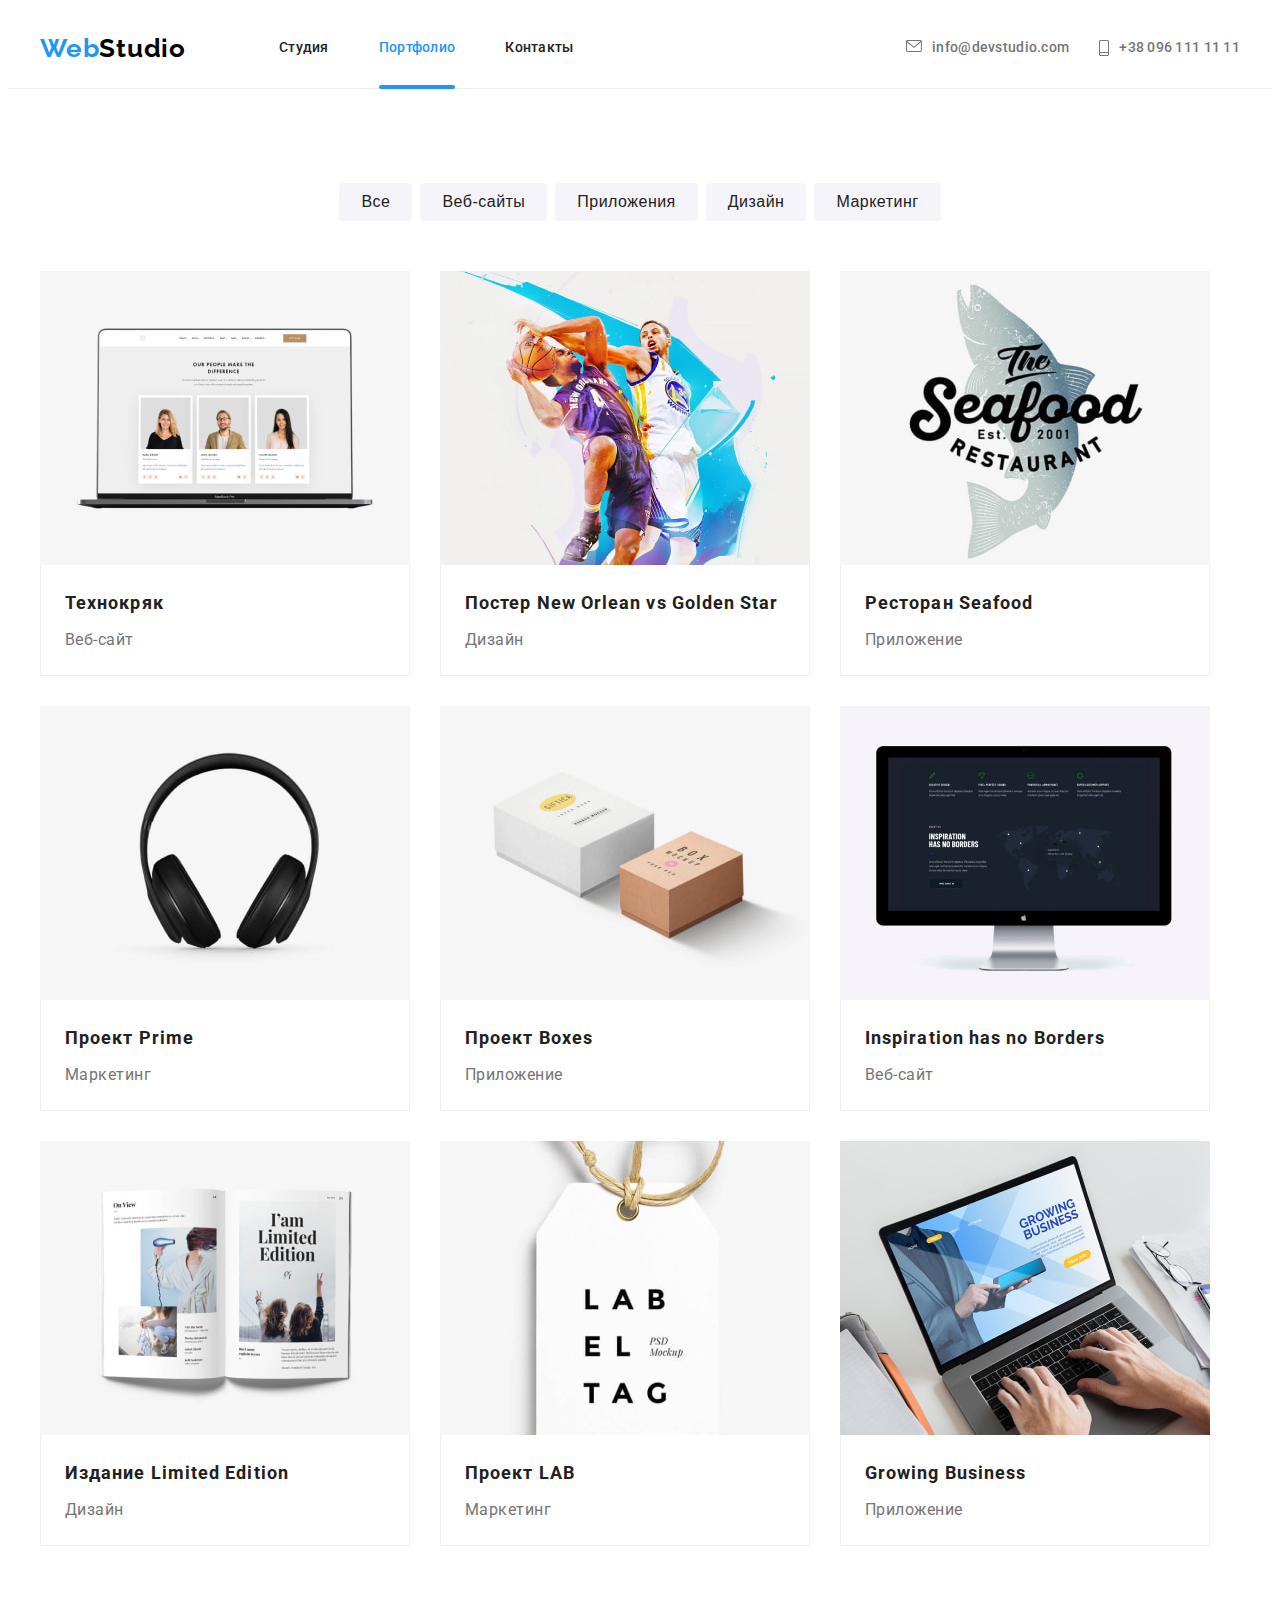
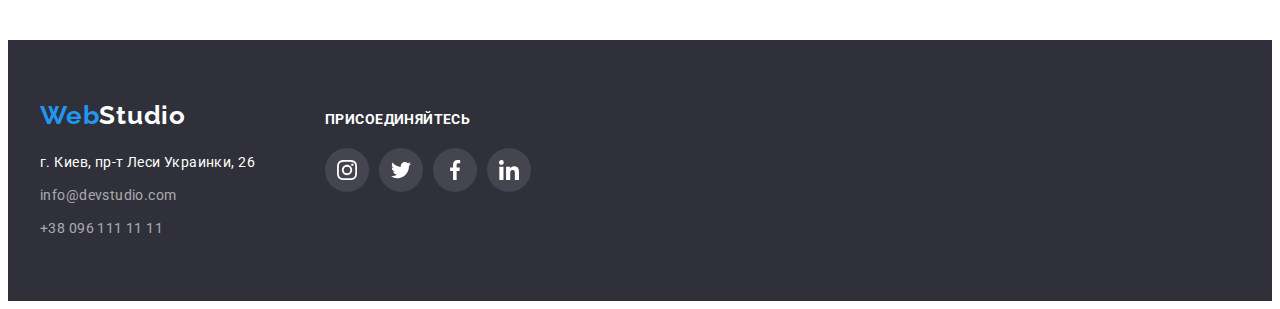
==== portfolio.html @ 358f28ac "Додає файли проекта" ====
<!DOCTYPE html>
<html lang="ru">

<head>
    <meta charset="UTF-8">
    <meta http-equiv="X-UA-Compatible" content="IE=edge">
    <meta name="viewport" content="width=device-width, initial-scale=1.0">
    <link rel="preconnect" href="https://fonts.googleapis.com">
    <link rel="preconnect" href="https://fonts.gstatic.com" crossorigin>
    <link href="https://fonts.googleapis.com/css2?family=Raleway:wght@700&family=Roboto:wght@400;500;700;900&display=swap" rel="stylesheet">

    <link rel="stylesheet" href="https://cdnjs.cloudflare.com/ajax/libs/modern-normalize/1.1.0/modern-normalize.min.css" integrity="sha512-wpPYUAdjBVSE4KJnH1VR1HeZfpl1ub8YT/NKx4PuQ5NmX2tKuGu6U/JRp5y+Y8XG2tV+wKQpNHVUX03MfMFn9Q==" crossorigin="anonymous" referrerpolicy="no-referrer" />
    <link rel="stylesheet" href="./css/styles.css">

    <title lang="en">Portfolio</title>
    
</head>

<body class="body">
    <header class="header">
        <div class="container header-container">
            <a class="link logo-header" href="./index.html" lang="en">Web<span class="logo-style-header">Studio</span></a>
            <nav class="nav">            
                <ul class="list nav-list">
                    <li class="item"><a class="link nav-link" href="./index.html">Студия</a></li>
                    <li class="item"><a class="link nav-link current" href="./portfolio.html">Портфолио</a></li>
                    <li class="item"><a class="link nav-link" href="">Контакты</a></li>
                </ul>                     
            </nav>
            <ul class="list header-list">
                <li class="header-item">
                    <a class="link header-link" href="mailto:info@devstudio.com">
                    <svg class="header-icon" width="16" height="12">
                        <use href="./images/sprite.svg#icon-mail"></use>
                    </svg> 
                    info@devstudio.com
                    </a>
                </li>
                <li class="header-item">
                    <a class="link header-link" href="tel:+380961111111">
                    <svg class="header-icon" width="10" height="16">
                        <use href="./images/sprite.svg#icon-phone"></use>
                    </svg> 
                    +38 096 111 11 11
                    </a>
                </li>
            </ul>
        </div>
    </header>
    
    <main>        
     <section class="portfolio-section">
        <div class="container">
                        <!-- скрыть Заголовок h1 "Портфолио"-->
            <h1 class="portfolio-title visually-hidden">Портфолио</h1>
            <ul class="list filter-list">
                <li class="filter-item">
                    <button class="filter-btn" type="button">Все</button>
                </li>
                <li class="filter-item">
                    <button class="filter-btn" type="button">Веб-сайты</button>
                </li>
                <li class="filter-item">
                    <button class="filter-btn" type="button">Приложения</button>
                </li>
                <li class="filter-item">
                    <button class="filter-btn" type="button">Дизайн</button>
                </li>
                <li class="filter-item">
                    <button class="filter-btn" type="button">Маркетинг</button>
                </li>
            </ul>
            <ul class="list portfolio-list">
                <li class="portfolio-item">
                    <a class="portfolio-link link" href="" target="_blank" rel="noopener noreferrer">
                        <div class="portfolio-link-box">
                            <p class="portfolio-text-box">Ресурс предлагает комплексные предложения с разным уровнем функционала и сервисов. Все это позволит посетителю получить исчерпывающие сведения о компании или частном лице.</p>
                            <img class="portfolio-item-img" src="./images/portfolio/project1.jpg" alt="Веб-сайт Технокряк" width="370" height="294">
                        </div>
                    
                        <div class="border-item">
                            <h2 class="portfolio-subtitle link">Технокряк</h2>
                            <p class="portfolio-text">Веб-сайт</p>
                        </div>
                    </a>

                </li>
                <li class="portfolio-item">
                    <a class="portfolio-link link" href="" target="_blank" rel="noopener noreferrer">
                        <div class="portfolio-link-box">
                            <p class="portfolio-text-box">Ресурс предлагает комплексные предложения с разным уровнем функционала и сервисов. Все это позволит посетителю получить исчерпывающие сведения о компании или частном лице.</p>
                            <img class="portfolio-item-img" src="./images/portfolio/project2.jpg" alt="Дизайн постера New Orlean vs Golden Star" width="370" height="294">        
                        </div>
                    
                    <div class="border-item">
                        <h2 class="portfolio-subtitle link">Постер New Orlean vs Golden Star</h2>
                        <p class="portfolio-text">Дизайн</p>
                    </div>
                    </a>
                </li>
                <li class="portfolio-item">
                    <a class="portfolio-link link" href="" target="_blank" rel="noopener noreferrer">
                        <div class="portfolio-link-box">
                            <p class="portfolio-text-box">Ресурс предлагает комплексные предложения с разным уровнем функционала и сервисов. Все это позволит посетителю получить исчерпывающие сведения о компании или частном лице.</p>
                            <img class="portfolio-item-img" src="./images/portfolio/project3.jpg" alt="Приложение для ресторана Seafood" width="370" height="294">        
                        </div>
                    
                    <div class="border-item">
                        <h2 class="portfolio-subtitle link">Ресторан Seafood</h2>
                        <p class="portfolio-text">Приложение</p>
                    </div>
                    </a>
                </li>
                <li class="portfolio-item">
                    <a class="portfolio-link link" href="" target="_blank" rel="noopener noreferrer">
                        <div class="portfolio-link-box">
                            <p class="portfolio-text-box">Ресурс предлагает комплексные предложения с разным уровнем функционала и сервисов. Все это позволит посетителю получить исчерпывающие сведения о компании или частном лице.</p>
                            <img class="portfolio-item-img" src="./images/portfolio/project4.jpg" alt="Маркетинговые услуги" width="370" height="294">        
                        </div>
                    
                    <div class="border-item">
                        <h2 class="portfolio-subtitle link">Проект Prime</h2>
                        <p class="portfolio-text">Маркетинг</p>
                    </div>
                    </a>
                </li>
                <li class="portfolio-item">
                    <a class="portfolio-link link" href="" target="_blank" rel="noopener noreferrer">
                        <div class="portfolio-link-box">
                            <p class="portfolio-text-box">Ресурс предлагает комплексные предложения с разным уровнем функционала и сервисов. Все это позволит посетителю получить исчерпывающие сведения о компании или частном лице.</p>
                            <img class="portfolio-item-img" src="./images/portfolio/project5.jpg" alt="Приложение для проекта Boxes" width="370" height="294">        
                        </div>
                    
                    <div class="border-item">
                        <h2 class="portfolio-subtitle link">Проект Boxes</h2>
                        <p class="portfolio-text">Приложение</p>
                    </div>
                    </a>
                </li>
                <li class="portfolio-item">
                    <a class="portfolio-link link" href="" target="_blank" rel="noopener noreferrer">
                        <div class="portfolio-link-box">
                            <p class="portfolio-text-box">Ресурс предлагает комплексные предложения с разным уровнем функционала и сервисов. Все это позволит посетителю получить исчерпывающие сведения о компании или частном лице.</p>
                            <img class="portfolio-item-img" src="./images/portfolio/project6.jpg" alt="Веб-сайт Inspiration has no Borders" width="370" height="294">        
                        </div>
                    
                    <div class="border-item">
                        <h2 class="portfolio-subtitle link">Inspiration has no Borders</h2>
                        <p class="portfolio-text">Веб-сайт</p>
                    </div>
                    </a>
                </li>
                <li class="portfolio-item">
                    <a class="portfolio-link link" href="" target="_blank" rel="noopener noreferrer">
                        <div class="portfolio-link-box">
                            <p class="portfolio-text-box">Ресурс предлагает комплексные предложения с разным уровнем функционала и сервисов. Все это позволит посетителю получить исчерпывающие сведения о компании или частном лице.</p>
                            <img class="portfolio-item-img" src="./images/portfolio/project7.jpg" alt="Дизайн издания Limited Edition" width="370" height="294">        
                        </div>
                    
                    <div class="border-item">
                        <h2 class="portfolio-subtitle link">Издание Limited Edition</h2>
                        <p class="portfolio-text">Дизайн</p>
                    </div>
                    </a>
                </li>
                <li class="portfolio-item">
                    <a class="portfolio-link link" href="" target="_blank" rel="noopener noreferrer">
                        <div class="portfolio-link-box">
                            <p class="portfolio-text-box">Ресурс предлагает комплексные предложения с разным уровнем функционала и сервисов. Все это позволит посетителю получить исчерпывающие сведения о компании или частном лице.</p>
                            <img class="portfolio-item-img" src="./images/portfolio/project8.jpg" alt="Маркетинговые услуги для проекта LAB" width="370" height="294">        
                        </div>
                    
                    <div class="border-item">
                        <h2 class="portfolio-subtitle">Проект LAB</h2>
                        <p class="portfolio-text">Маркетинг</p>
                    </div>
                    </a>
                </li>
                <li class="portfolio-item">
                    <a class="portfolio-link link" href="" target="_blank" rel="noopener noreferrer">
                        <div class="portfolio-link-box">
                            <p class="portfolio-text-box">Ресурс предлагает комплексные предложения с разным уровнем функционала и сервисов. Все это позволит посетителю получить исчерпывающие сведения о компании или частном лице.</p>
                            <img class="portfolio-item-img" src="./images/portfolio/project9.jpg" alt="Приложение для Growing Business" width="370" height="294">        
                        </div>
                    
                    <div class="border-item">
                        <h2 class="portfolio-subtitle">Growing Business</h2>
                        <p class="portfolio-text">Приложение</p>
                    </div>
                    </a>
                </li>            
            </ul>
        </div>
     </section>     
    </main>
    
    <footer class="footer">
        <div class="container">
            
            <div class="footer-container">
                <div class="footer-address-block">
                    <a class="link logo-footer" href="./index.html" lang="en">Web<span class="logo-style-footer">Studio</span></a>
                    <address class="footer-address">
                        <ul class="list footer-list">
                            <li class="footer-item">
                                <a class="link footer-address-map" href="https://goo.gl/maps/XeqfAgBL67WMoKfA7" target="_blank" rel="noopener nofollow">г. Киев, пр-т Леси Украинки, 26</a>
                            </li>
                            <li class="footer-item">
                                <a class="link footer-email" href="mailto:info@devstudio.com">info@devstudio.com</a>
                            </li>
                            <li class="footer-item">
                                <a class="link footer-phone" href="tel:+380961111111">+38 096 111 11 11</a>
                            </li>
                        </ul>
                    </address>
                </div>
                
                <div class="footer-socials">
                    <p class="socials-text">присоединяйтесь</p>
                    <ul class="footer-socials-list list">
                        <li class="footer-socials-item">
                            <a class="footer-socials-link link" href="" target="_blank" rel="noopener noreferrer" aria-label="иконка instagram">
                            <svg class="footer-socials-icon" width="20" height="20">
                                <use href="./images/sprite.svg#icon-instagram"></use>
                            </svg>
                            </a>
                        </li>
                        <li class="footer-socials-item">
                            <a class="footer-socials-link link" href="" target="_blank" rel="noopener noreferrer" aria-label="иконка twitter">
                            <svg class="footer-socials-icon" width="20" height="20">
                                <use href="./images/sprite.svg#icon-twitter"></use>
                            </svg>
                            </a>
                        </li>
                        <li class="footer-socials-item">
                            <a class="footer-socials-link link" href="" target="_blank" rel="noopener noreferrer" aria-label="иконка facebook">
                            <svg class="footer-socials-icon" width="20" height="20">
                                <use href="./images/sprite.svg#icon-facebook"></use>
                            </svg>
                            </a>
                        </li>
                        <li class="footer-socials-item">
                            <a class="footer-socials-link link" href="" target="_blank" rel="noopener noreferrer" aria-label="иконка linkedin">
                            <svg class="footer-socials-icon" width="20" height="20">
                                <use href="./images/sprite.svg#icon-linkedin"></use>
                            </svg>
                            </a>
                        </li>
                    </ul>
                </div> 
            </div>     
        </div>
    </footer> 
</body>

</html>
---- css/styles.css ----
:root {
    --main-font: 'Roboto', sans-serif;
    --secondary-font: 'Raleway', sans-serif;

    /* text-colors */
    --main-color: #212121;
    --secondary-color: #757575;
    --accent-color: #2196F3;
    --secondary-accent-color: #188CE8;
    --white-text-color: #FFFFFF;
    --black-text-color: #000000;

    /* background-colors */
    --main-bg-color: #FFFFFF;
    --secondary-bg-color: #F5F4FA;
    --dark-bg-color: #2F303A;
    --accent-bg-color: #2196F3; 

    /* border colors */
    --main-border-color: #ECECEC;
    --second-border-color: #AFB1B8;
    --accent-border-color: #2196F3;

    /* icon-colors */
    --main-icon-color: #AFB1B8;
    --second-icon-color: #FFFFFF;
    --accent-icon-color: #2196F3;

    /* animatios */
    --timing-function: cubic-bezier(0.4, 0, 0.2, 1);
    
    
   }   

.body {
    font-family: var(--main-font);
    font-weight: 400;
    font-size: 14px;
    letter-spacing: 0.03em;
    color: var(--secondary-color);
    background-color: var(--main-bg-color);
}

h1,h2,h3,h4,h5,h6,p {
    margin: 0;
}

.container {
    /* outline: 1px solid red; */
    width: 1200px;

    padding-left: 15px;
    padding-right: 15px;

    margin-left: auto;
    margin-right: auto;
}

.link {
    text-decoration: none;
}

.list {
    list-style: none;
    margin: 0;
    padding: 0;
}

.section {
    padding-top: 94px;
    padding-bottom: 94px;
}

/* 
==========================
header-section
==========================
*/

.header {
    border-bottom: 1px solid var(--main-border-color);
}

.header-container {
    display: flex;
    align-items: center;
}

.logo-header {
    font-family: var(--secondary-font);
    font-weight: 700;
    font-size: 26px;
    line-height: 1.19;
    letter-spacing: 0.03em;
    color: var(--accent-color);
    margin-right: 93px;
}

.logo-style-header {
    font-family: var(--secondary-font);
    font-weight: 700;
    font-size: 26px;
    line-height: 1.19;
    letter-spacing: 0.03em;
    color: var(--black-text-color);
}

.nav-list {
    display: flex;
}

.item {
    position: relative;
    font-weight: 500;
    font-size: 14px;
    line-height: 1.14;
    letter-spacing: 0.02em;
    color: var(--main-color);
    margin-right: 50px;   
}

.item:last-child {
    margin-right: 0;
}

.nav-link {
    position: relative;
    font-weight: 500;
    font-size: 14px;
    line-height: 1.14;
    letter-spacing: 0.02em;
    color: currentColor;
    padding-top: 32px;
    padding-bottom: 32px;
    display: block;

    transition: color 250ms var(--timing-function)
}

.header-list {
    font-weight: 500;
    font-size: 14px;
    line-height: 1.14;
    letter-spacing: 0.02em;
    color: var(--secondary-color);
    margin-left: auto;
    display: flex;
    
}

.header-item {
    color: var(--secondary-color);

}

.header-item:not(:last-child) {
    margin-right: 30px;
}

.header-link {
    display: flex;
    padding-top: 32px;
    padding-bottom: 32px;
    color: currentColor;

    transition: color 250ms var(--timing-function);
}

.header-icon {
    margin-right: 10px;
    fill: currentColor;
}


.nav-list .nav-link:hover,
.nav-list .nav-link:focus {
    color: var(--accent-color);
}

.nav-list .nav-link:active {
    color: var(--accent-color);
}

.nav-list .nav-link.current {
    color: var(--accent-color);
}

.nav-link.current::after {
    position: absolute;
    bottom: -1px;
    left: 0;
    
    content: "";
    display: block;
    width: 100%;
    height: 4px;

    background-color: var(--accent-bg-color);
    border-radius: 2px;
}


.header-item:hover,
.header-item:focus {
    color: var(--accent-color); 
}

.header-item:active {
    color: var(--accent-color);
}


/* 
==========================
hero-section
==========================
*/

.hero-section {
    background-color: var(--dark-bg-color);
    padding-top: 200px;
    padding-bottom: 200px;
    height: 600px;
    max-width: 1600px;
    margin-left: auto;
    margin-right: auto;
    background-image: linear-gradient(
        to right, 
        rgba(47, 48, 58, 0.4),
        rgba(47, 48, 58, 0.4)
    ), url("../images/hero/background-image-hero.jpg");
    background-position: center;
    background-repeat: no-repeat;
    background-size: cover;
}

.hero-slogan {
    font-weight: 900;
    font-size: 44px;
    line-height: 1.36;
    text-align: center;
    letter-spacing: 0.06em;
    text-transform: uppercase;
    color: var(--white-text-color);
    margin-bottom: 30px;
}

.btn {
    cursor: pointer;
    font-family: inherit;
    color: var(--white-text-color);
    background-color: var(--accent-color);
    box-shadow: 0px 4px 4px rgba(0, 0, 0, 0.15);
    border-radius: 4px;
    font-weight: 700;
    font-size: 16px;
    line-height: 1.88;
    min-width: 200px;
    min-height: 50px;
    display: block;
    align-items: center;
    text-align: center;
    letter-spacing: 0.06em;
    padding: 10px 32px;
    margin-left: auto;
    margin-right: auto;
    border: none;

    transition: background-color 250ms var(--timing-function);
}

.btn:hover {
    background-color: var(--secondary-accent-color);
    box-shadow: 0px 4px 4px rgba(0, 0, 0, 0.15);
    border-radius: 4px;    
}

/* 
==========================
features-section
==========================
*/

.visually-hidden {
    position: absolute;
    width: 1px;
    height: 1px;
    margin: -1px;
    border: 0;
    padding: 0;
    white-space: nowrap;
    clip-path: inset(100%);
    clip: rect(0 0 0 0);
    overflow: hidden;
}

  .features-section {
      padding-bottom: 0;
}

.features-list {
    display: flex;
}

.features-item {
    width: 270px;
    margin-right: 30px;
}

.features-item:last-child {
    margin-right: 0;
}
  
.features-subtitle {
    font-weight: 700;
    font-size: 14px;
    line-height: 1.14;
    letter-spacing: 0.03em;
    text-transform: uppercase;
    color: var(--main-color);
    margin-bottom: 10px;
}

.features-text {
    line-height: 1.71;
    letter-spacing: 0.03em;
    color: var(--secondary-color)
}

/* 
==========================
activities-section
==========================
*/


.activities-title {
    font-weight: 700;
    font-size: 36px;
    line-height: 1.17;
    text-align: center;
    letter-spacing: 0.03em;
    color: var(--main-color);
    margin-bottom: 50px;
}

.activities-list {
    display: flex;
}

.activities-item {
    position: relative;
    margin-right: 30px;
}

.activities-item:last-child {
    margin-right: 0;
}

img {
    display: block;
}


.activities-item-box {
    position: relative;
}

.activities-text {
    position: absolute;
    display: flex;
    font-weight: 700;
    line-height: 1.14;
    letter-spacing: 0.03em;

    left: 0;
    bottom: 0;
    width: 100%;
    height: 70px;
    text-transform: uppercase;
    justify-content: center;
    align-items: center;

    color: rgba(255, 255, 255, 1);
    background-color: rgba(47, 48, 58, 0.8);
}

/* 
==========================
team-section
==========================
*/

.team-section {
    background-color: var(--secondary-bg-color);
}

.team-title {
    font-weight: 700;
    font-size: 36px;
    line-height: 1.17;
    text-align: center;
    letter-spacing: 0.03em;
    color: var(--main-color);
    margin-bottom: 50px;
}

.team-list {
    display: flex;
}

.team-item {
    background-color: var(--main-bg-color);
    box-shadow: 0px 1px 3px rgba(0, 0, 0, 0.12), 0px 1px 1px rgba(0, 0, 0, 0.14), 0px 2px 1px rgba(0, 0, 0, 0.2);
    border-radius: 0px 0px 4px 4px;
    margin-right: 30px;
}

.team-item:last-child {
    margin-right: 0;
}

.team-item-text {
    padding-top: 30px;
    padding-bottom: 30px;
}

.team-subtitle {
    font-weight: 500;
    font-size: 16px;
    line-height: 1.19;
    text-align: center;
    letter-spacing: 0.03em;
    color: var(--main-color);
    margin-bottom: 10px;
}

.team-text {
    font-size: 16px;
    line-height: 1.19;
    text-align: center;
    letter-spacing: 0.03em;
    color: var(--secondary-color);
    margin-bottom: 16px;
}

/* 
==========================
clients-section
==========================
*/
.clients-title {
    font-weight: 700;
    font-size: 36px;
    line-height: 1.17;
    text-align: center;
    letter-spacing: 0.03em;
    color: var(--main-color);
    margin-bottom: 50px;
}

.clients-list {
    display: flex;
    justify-content: center;
    align-items: center;
}

.clients-item:not(:last-child) {
    margin-right: 30px;
}

.clients-link {
    display: flex;
    align-items: center;
    justify-content: center;
    width: 170px;
    height: 92px;
    border: 1px solid var(--second-border-color);
    border-radius: 4px;
    fill: var(--main-icon-color);
    
    transition: fill 250ms var(--timing-function), border 250ms var(--timing-function);
    
}

.clients-link:hover,
.clients-link:focus {
    border: 1px solid var(--accent-border-color);
    fill: var(--accent-icon-color);
}

/* features-icon */
.features-icon-section {
    display: flex;
    justify-content: center;
    align-items: center;
    border-radius: 4px;
    background-color: var(--secondary-bg-color);
    margin-bottom: 30px;
    padding: 25px 100px;
}

.features-icon {
    display: flex;
    justify-content: center;
    align-items: center;
}

/* socials-icon */

.socials-list {
    display: flex;
    justify-content: center;
    align-items: center;
}

.socials-item:not(:last-child) {
    margin-right: 10px;
}

.socials-link {
    display: flex;
    align-items: center;
    justify-content: center;
    width: 44px;
    height: 44px;
    border-radius: 50%;
    background-color: var(--main-bg-color);

    transition: background 250ms var(--timing-function);  
}

.socials-icon {
    fill: var(--main-icon-color);
    
    transition-duration: 250ms;
    transition-timing-function: var(--timing-function);
}



.socials-link:hover,
.socials-link:focus {
    background-color: var(--accent-bg-color);
}

.socials-link:hover .socials-icon,
.socials-link:focus .socials-icon {
    fill: var(--white-text-color);
}

.footer-container {
    display: flex;
    align-items: baseline;
}

.footer-socials-list {
    display: flex;
    justify-content: center;
    align-items: center;
}

.footer-socials-item:not(:last-child) {
    margin-right: 10px;
}

.footer-socials-link {
    display: flex;
    align-items: center;
    justify-content: center;
    width: 44px;
    height: 44px;
    border-radius: 50%;
    background-color: rgb(255, 255, 255, 0.1);

    transition: background 250ms var(--timing-function);
}

.footer-socials-icon {  
    fill: var(--second-icon-color); 
}

.footer-socials-link:hover,
.footer-socials-link:focus {
    background-color: var(--accent-icon-color);
}



/* 
==========================
footer
==========================
*/

.footer {
    display: flex;
    background-color: var(--dark-bg-color);
    padding-top: 60px;
    padding-bottom: 60px;
}

.logo-footer {
    font-family: var(--secondary-font);
    font-weight: 700;
    font-size: 26px;
    line-height: 1.19;
    letter-spacing: 0.03em;
    color: var(--accent-color);
    margin-bottom: 20px;
    display: block;
}

.logo-style-footer {
    font-family: var(--secondary-font);
    font-weight: 700;
    font-size: 26px;
    line-height: 1.19;
    letter-spacing: 0.03em;
    color: var(--white-text-color);
}

.footer-item {
    margin-bottom: 9px;
}

.footer-item:last-child {
    margin-bottom: 0;
}

.footer-address-block {
    margin-right: 70px;
}

.footer-address-map {
    font-style: normal;
    line-height: 1.71;
    letter-spacing: 0.03em;
    color: var(--white-text-color);
    margin-bottom: 9px;

    transition: color 250ms var(--timing-function);
}

.footer-email {
    font-style: normal;
    line-height: 1.71;
    letter-spacing: 0.03em;
    color: rgba(255, 255, 255, 0.6);
    margin-bottom: 9px;
    margin-right: auto;

    transition: color 250ms var(--timing-function);
}

.footer-phone {
    font-style: normal;
    line-height: 1.71;
    letter-spacing: 0.03em;
    color: rgba(255, 255, 255, 0.6);
    margin-right: auto;

    transition: color 250ms var(--timing-function);
}

.footer-list .footer-address-map:hover,
.footer-list .footer-address-map:focus {
    color: var(--accent-color);
}

.footer-list .footer-email:hover,
.footer-list .footer-email:focus {
    color: var(--accent-color);
}

.footer-list .footer-phone:hover,
.footer-list .footer-phone:focus {
    color: var(--accent-color);
}

.socials-text {
    font-weight: 700;
    font-size: 14px;
    line-height: 1.14;
    letter-spacing: 0.03em;
    display: flex;
    text-transform: uppercase;
    align-items: center;
    color: var(--white-text-color);
    margin-bottom: 20px;

}


/* 
==========================
portfolio-section
==========================
*/

.portfolio-section {
    padding-top: 94px;
    padding-bottom: 94px;
}

.filter-btn {
    font-weight: 500;
    font-size: 16px;
    line-height: 1.62;
    text-align: center;
    letter-spacing: 0.03em;
    color: var(--main-color);
    background-color: var(--secondary-bg-color);
    padding: 6px 22px;
    border: 0;
    border-radius: 4px;
    cursor: pointer;
    transition: background 250ms var(--timing-function), color 250ms var(--timing-function), box-shadow 250ms var(--timing-function);

    }

.filter-btn:hover,
.filter-btn:focus {
   background-color: var(--accent-color);
   color: var(--white-text-color);
   box-shadow: 0px 3px 1px rgba(0, 0, 0, 0.1), 0px 1px 2px rgba(0, 0, 0, 0.08), 0px 2px 2px rgba(0, 0, 0, 0.12);
}

.filter-btn:active {
    color: var(--white-text-color);
    background-color: var(--accent-color);
}

.portfolio-list {
    display: flex;
    flex-wrap: wrap;
}

.border-item {
    background-color: var(--main-bg-color);
    border: 1px solid #EEEEEE;
    border-top: none;
    padding: 20px 24px;
}

.portfolio-item {
    position: relative;
    margin-bottom: 30px;
    margin-right: 30px;
    width: 370px;
}

.portfolio-item:nth-child(n + 7) {
    margin-bottom: 0;
}

.portfolio-item:nth-child(3n + 3) {
    margin-right: 0;
}

.portfolio-link {
    display: block;
    transition: box-shadow 1000ms var(--timing-function);
}

.portfolio-link:hover,
.portfolio-link:focus {
    box-shadow: 0px 1px 1px rgba(0, 0, 0, 0.12), 0px 4px 4px rgba(0, 0, 0, 0.06), 1px 4px 6px rgba(0, 0, 0, 0.16);
    
}

.portfolio-link-box {
    position: relative;
    overflow: hidden;
}

.portfolio-text-box {
    position: absolute;
    top: 0;
    left: 0;
    font-style: normal;
    font-size: 18px;
    line-height: 1.56;
    align-items: center;
    letter-spacing: 0.03em;
    padding: 63px 24px;

    transform: translateY(100%);
    transition-timing-function: var(--timing-function);
    transition-duration: 250ms;

    color: var(--white-text-color);
    background: var(--accent-bg-color);
    opacity: 1;
}

.portfolio-link:hover .portfolio-text-box,
.portfolio-link:focus .portfolio-text-box {
    opacity: .9;
    transform: translateY(0);
}

.portfolio-subtitle {
    font-weight: 700;
    font-size: 18px;
    line-height: 2.0;
    
    letter-spacing: 0.06em;
    color: var(--main-color);
    margin-bottom: 4px;
}

.portfolio-text {
    font-size: 16px;
    line-height: 1.88;
    letter-spacing: 0.03em;
    color: var(--secondary-color);
}


.filter-list {
    display: flex;
    justify-content: center;
    margin-bottom: 50px;
}

.filter-item {
    margin-right: 8px;
}

.filter-item:last-child {
    margin-right: 0;
}

/* modal-window */

.backdrop {
    position: fixed;
    top: 0;
    left: 0;

    z-index: 20;
    width: 100%;
    height: 100%;
    
    background-color: rgba(0, 0, 0, 0.2);

    transition: opacity 250ms var(--timing-function), visibility 250ms var(--timing-function);
}

.backdrop.is-hidden {
    opacity: 0;
    pointer-events: none;
    visibility: hidden;
}

.modal {
    position: absolute;
    top: 50%;
    left: 50%;

    transform: translate(-50%, -50%); scale: (1);

    min-width: 530px;
    min-height: 580px;

    background-color: var(--main-bg-color);
    box-shadow: 0px 1px 3px rgba(0, 0, 0, 0.12), 0px 1px 1px rgba(0, 0, 0, 0.14), 0px 2px 1px rgba(0, 0, 0, 0.2);
    border-radius: 4px;
    
    transition: transform 250ms var(--timing-function);
  
}

.modal-btn-close {
    position: absolute;
    top: 8px;
    right: 8px;

    display: flex;
    justify-content: center;
    align-items: center;

    width: 30px;
    height: 30px;
    border-radius: 50%;
    background-color: var(--main-bg-color);
    border: 1px solid rgba(0, 0, 0, 0.1);
    cursor: pointer;

    transition-duration: 250ms;
    transition-timing-function: var(--timing-function)
}

.modal-btn-close:hover,
.modal-btn-close:focus {
    fill: var(--accent-icon-color);
}

.icon-close {

}
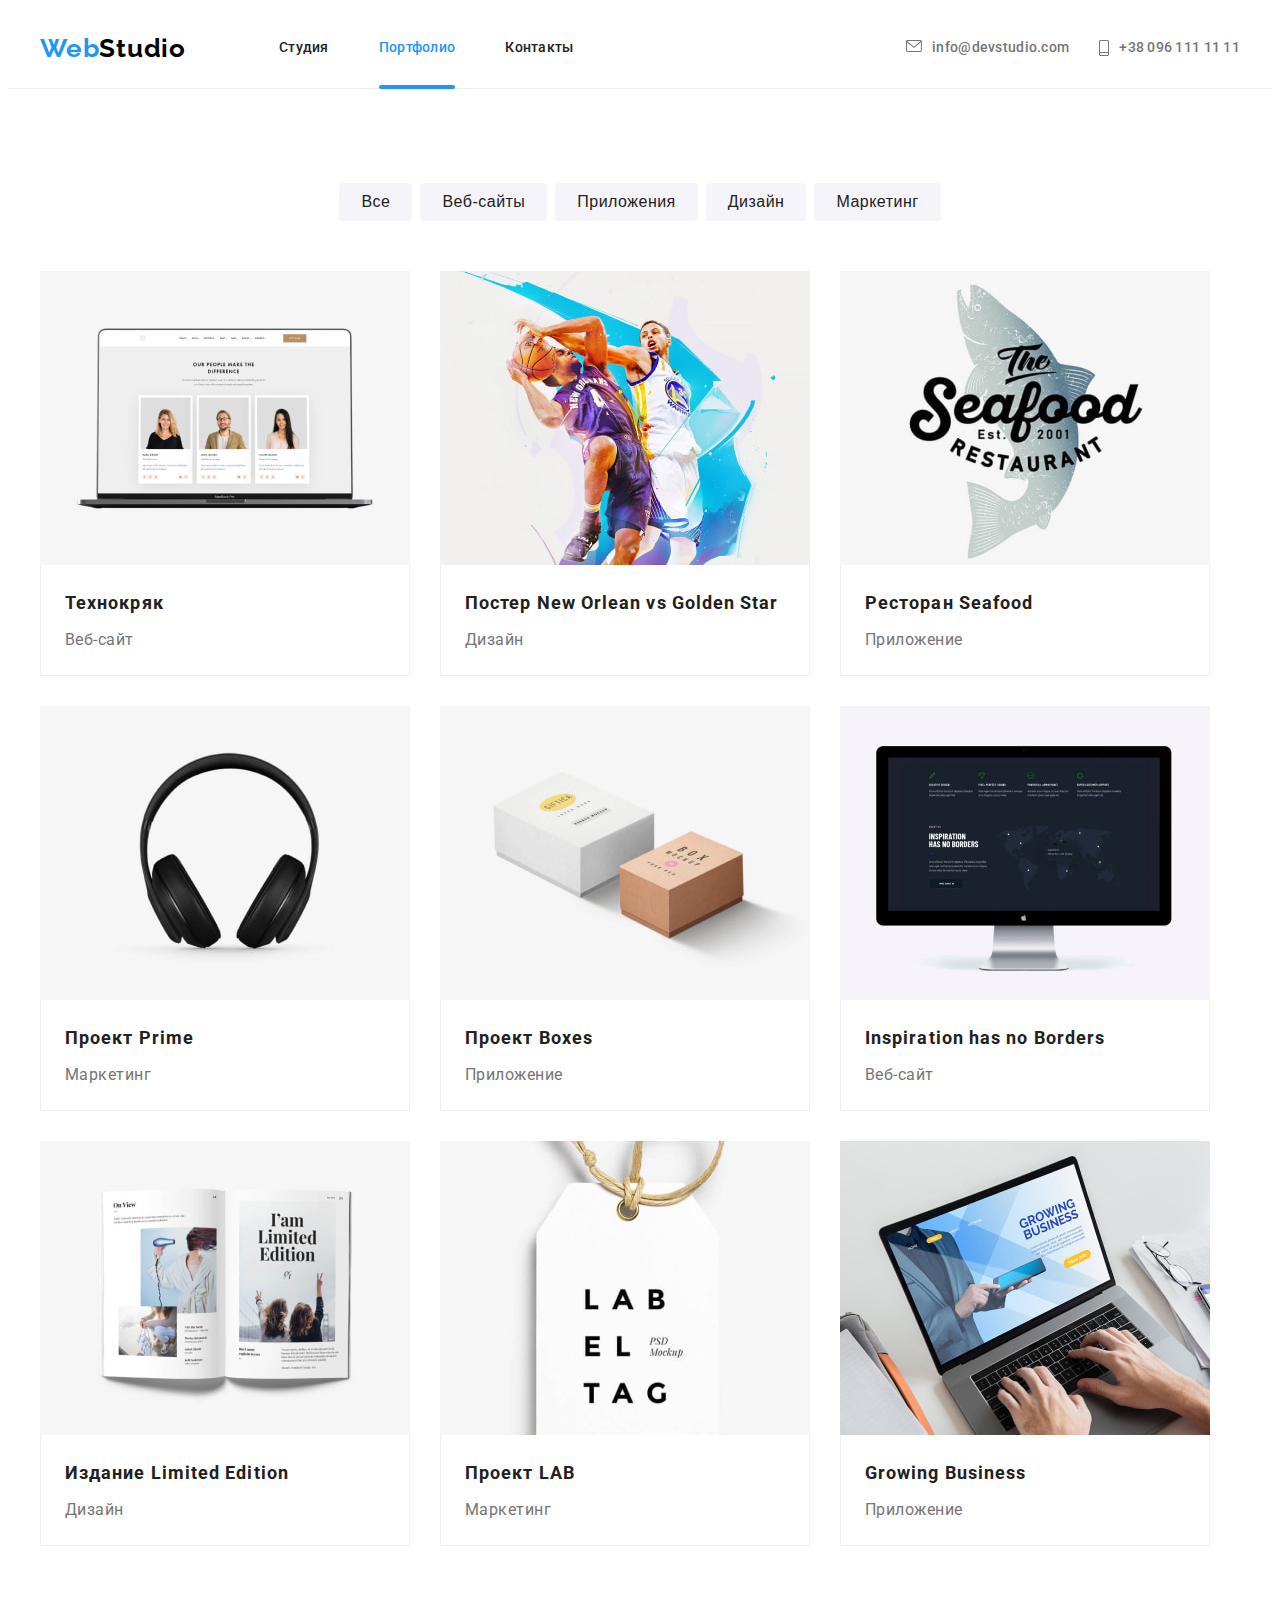
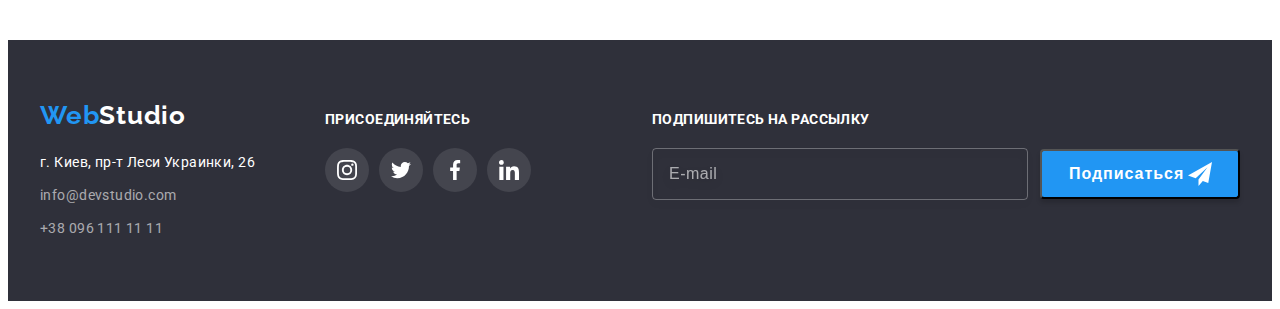
==== commit dd053bbd: "Додає стилі в css" ====
--- a/portfolio.html
+++ b/portfolio.html
@@ -248,6 +248,24 @@
                         </li>
                     </ul>
                 </div> 
+
+                <div class="subscription-group">
+                    <b class="footer-form-title">Подпишитесь на рассылку</b>
+                    <form class="footer-form">
+                        
+                        <input class="footer-form-input" type="text" name="email" placeholder="E-mail">
+                        
+                        <div class="footer-form-btn">
+                            <button class="footer-btn" type="submit">
+                                <span class="footer-btn-title">Подписаться</span>
+                                <svg class="footer-btn-icon" width="24" height="24">
+                                    <use href="./images/sprite.svg#icon-send"></use>
+                                </svg>
+                            </button>    
+                        </div>    
+                    </form>
+                </div> 
+
             </div>     
         </div>
     </footer> 
--- a/css/styles.css
+++ b/css/styles.css
@@ -554,6 +554,10 @@
     align-items: baseline;
 }
 
+.footer-socials {
+    /* margin-right: 93px; */
+}
+
 .footer-socials-list {
     display: flex;
     justify-content: center;
@@ -689,6 +693,85 @@
     color: var(--white-text-color);
     margin-bottom: 20px;
 
+}
+
+/* footer-form */
+
+.subscription-group {
+    margin-left: auto;
+
+}
+
+.footer-form {
+    display: flex;
+    justify-content: center;
+    align-items: center;
+}
+
+.footer-form-title {
+    display: flex;
+    font-weight: 700;
+    font-size: 14px;
+    line-height: 1.14;
+    letter-spacing: 0.03em;
+    text-transform: uppercase;
+    margin-bottom: 20px;
+    color: var(--white-text-color);
+
+}
+
+.footer-form-input {
+    display: flex;
+    height: 50px;
+    width: 358px;
+    padding: 0;
+    margin-right: 12px;
+    border: 1px solid rgba(255, 255, 255, 0.3);
+    filter: drop-shadow(0px 4px 4px rgba(0, 0, 0, 0.15));
+    border-radius: 4px;
+    background-color: transparent;
+    color: var(--white-text-color);
+    padding-left: 16px;
+
+}
+
+.footer-form-btn {
+    position: relative;
+    display: flex;
+}
+
+.footer-btn {
+    width: 200px;
+    height: 50px;
+    background: var(--accent-border-color);
+    box-shadow: 0px 4px 4px rgba(0, 0, 0, 0.15);
+    border-radius: 4px;
+}
+
+.footer-btn-title {
+    position: absolute;
+    left: 29px;
+    top: 10px;
+    
+    font-weight: 700;
+    font-size: 16px;
+    line-height: 1.88;
+
+    align-items: center;
+    letter-spacing: 0.06em;
+    
+    color: var(--white-text-color);
+}
+
+.footer-btn-icon {
+    position: absolute;
+    display: flex;
+    top: 50%;
+    right: 28px;
+    transform: translateY(-50%);
+
+
+ 
 }
 
 
@@ -856,6 +939,8 @@
 
 .modal {
     position: absolute;
+    display: flex;
+    flex-direction: column;
     top: 50%;
     left: 50%;
 
@@ -870,6 +955,122 @@
     
     transition: transform 250ms var(--timing-function);
   
+}
+
+.modal-form {
+    display: flex;
+    flex-direction: column;
+    width: 448px;
+    margin-left: auto;
+    margin-right: auto;
+
+}
+
+input,textarea {
+    border: 1px solid rgba(33, 33, 33, 0.2);
+    border-radius: 4px; 
+}
+
+
+.contact-request {
+    font-weight: 700;
+    font-size: 20px;
+    line-height: 1.15;
+    text-align: center;
+    padding-top: 40px;
+    letter-spacing: 0.03em;
+    margin-bottom: 12px;
+    color: var(--main-color);
+}
+
+.modal-form-input{
+    height: 40px;
+    width: 100%;
+    padding-left: 42px;
+}
+
+
+
+.modal-form-group:focus,
+.modal-form-group:hover {
+    fill: var(--accent-icon-color);
+}
+
+/* .modal-icon:focus,
+.modal-icon:hover {
+    fill: red;
+} */
+
+/* input:hover,
+input:focus {
+    border-color: red;
+}
+
+.modal-icon:hover,
+.modal-icon:focus {
+    fill: red;
+} */
+
+.form-label {
+    display: flex;
+    margin-bottom: 4px;
+}
+
+.modal-form-label {
+    font-weight: 400;
+    font-size: 12px;
+    line-height: 1.17;
+    letter-spacing: 0.01em;
+
+    color: var(--secondary-color);
+    margin-bottom: 10px;
+}
+
+
+.modal-feedback-label {
+    padding-bottom: 4px;
+}
+
+.modal-textarea {
+    resize: none;
+    margin-bottom: 20px;
+    border: 1px solid rgba(33, 33, 33, 0.2);
+    border-radius: 4px;
+    padding-top: 12px;
+    padding-left: 16px;
+}
+
+.modal-form-group {
+    position: relative;
+    display: flex;
+}
+
+.modal-icon {
+    position: absolute;
+    top: 50%;
+    transform: translateY(-50%);
+    margin-left: 12px;
+}
+
+::placeholder {
+    font-weight: 400;
+    font-size: 12px;
+    line-height: 1.17;
+    letter-spacing: 0.01em;
+
+    color: rgba(117, 117, 117, 0.5);
+}
+
+.footer-form-input::placeholder {
+    font-weight: 400;
+    font-size: 16px;
+    line-height: 1.25;
+
+    display: flex;
+    align-items: center;
+    letter-spacing: 0.03em;
+
+    color: rgba(255, 255, 255, 0.6);
 }
 
 .modal-btn-close {
@@ -897,7 +1098,71 @@
     fill: var(--accent-icon-color);
 }
 
-.icon-close {
-
-}
-
+.modal-btn-send {
+    font-weight: 700;
+    font-size: 16px;
+    line-height: 1.18;
+    width: 200px;
+    height: 50px;
+
+    display: flex;
+    cursor: pointer;
+    align-items: center;
+    text-align: center;
+    letter-spacing: 0.06em;
+    padding: 10px 55px;
+    margin-left: auto;
+    margin-right: auto;
+    
+
+    background: var(--secondary-accent-color);
+    box-shadow: 0px 4px 4px rgba(0, 0, 0, 0.15);
+    border-radius: 4px;
+    border-color: transparent;
+
+    color: var(--white-text-color);
+}
+
+/* checkbox-style */
+
+.form-policy-group {
+    display: flex;
+    align-items: center;
+    padding-left: 13px;
+    margin-bottom: 30px;
+}
+
+.custom-checkbox {
+    display: flex;
+    flex-wrap: wrap;
+    width: 16px;
+    height: 15px;
+    display: flex;
+    align-items: center;
+    justify-content: center;
+    margin-right: 7px;
+    
+
+  
+    border-radius: 2px;
+    outline: 2px solid var(--main-color);
+    outline-offset: -2px;
+
+}
+
+.custom-checkbox-icon {
+    fill: inherit;
+    opacity: 0;
+
+    transition: opacity 250ms var(--timing-function);
+}
+
+.checkbox:checked+.custom-checkbox {
+    outline: 0;
+}
+
+.checkbox:checked+.custom-checkbox .custom-checkbox-icon {
+    opacity: 1;
+
+}
+
